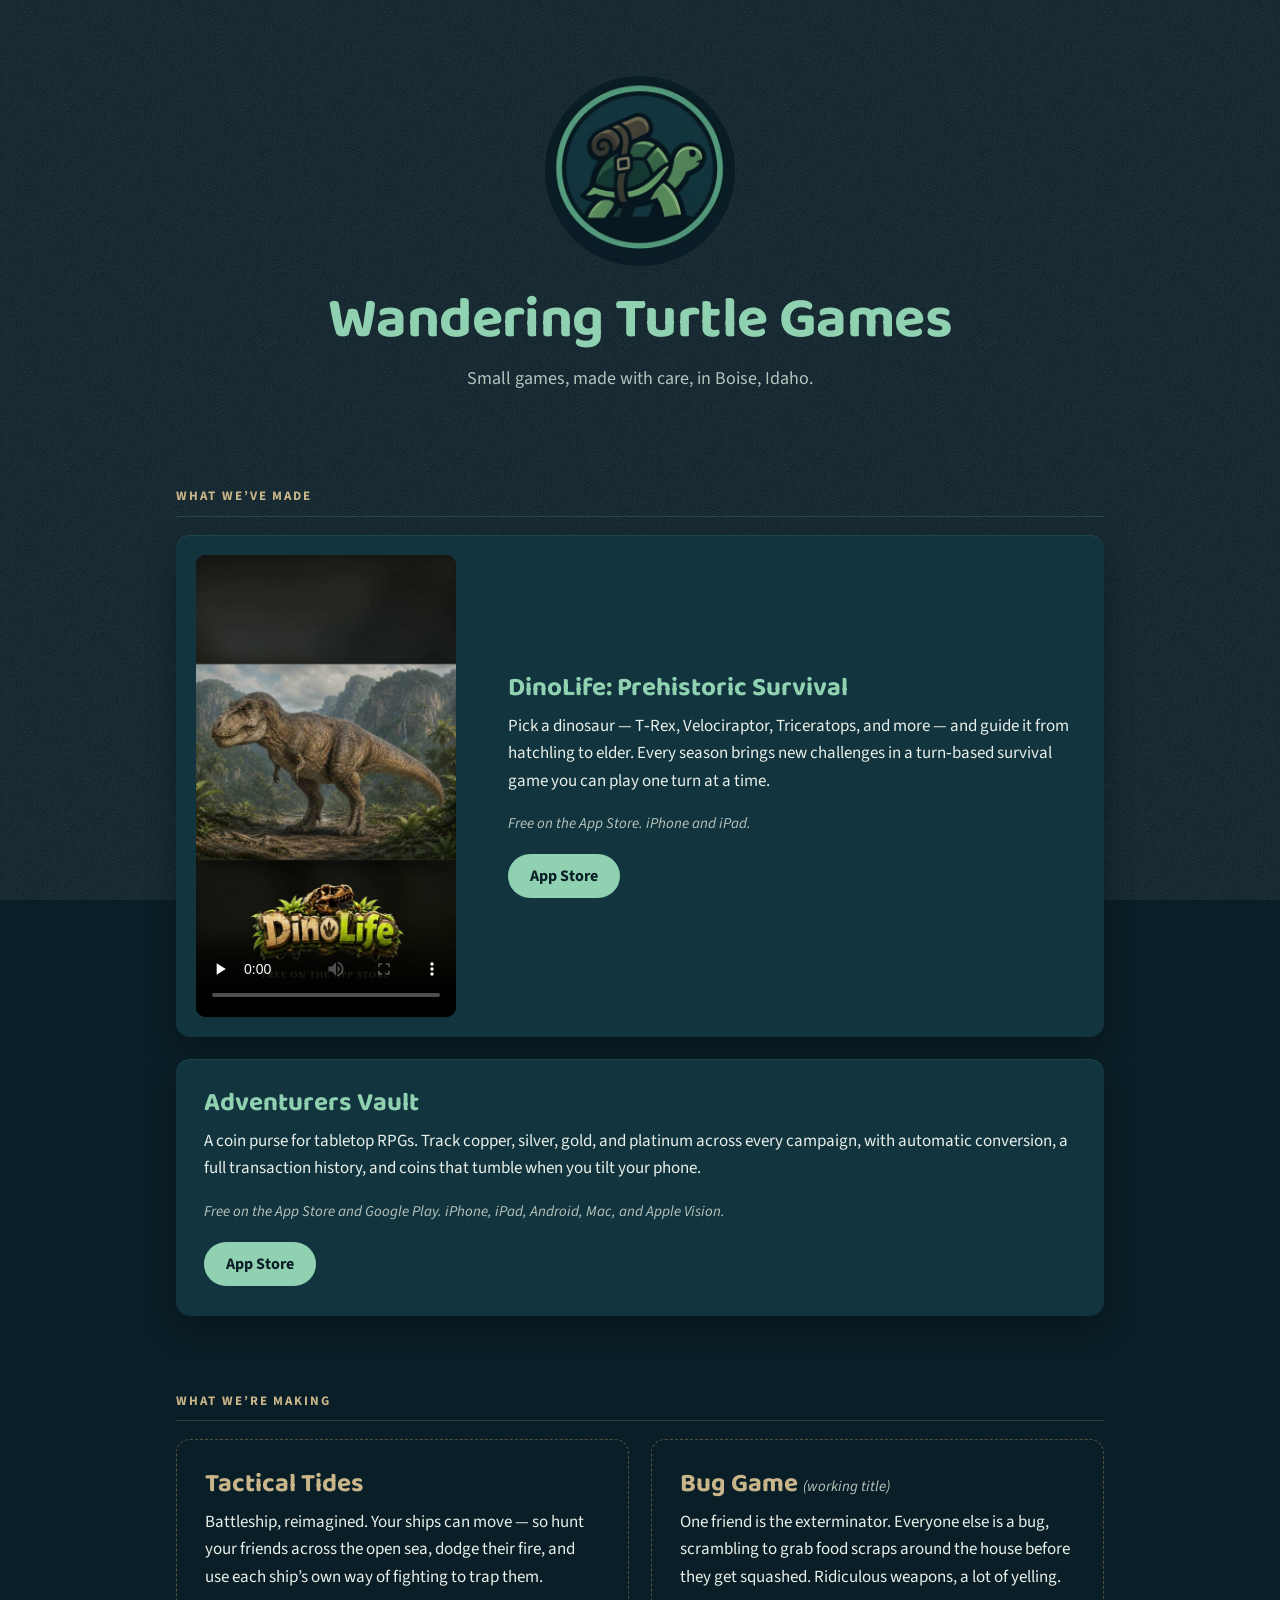
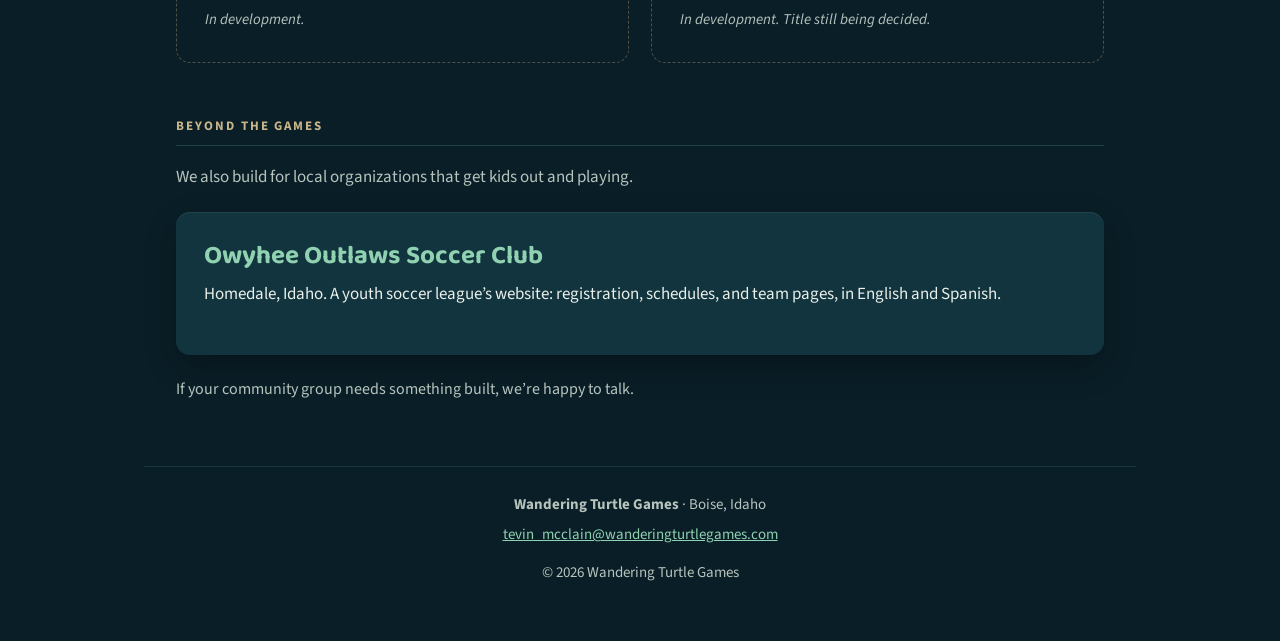
==== site/index.html @ 293c7f8d "Build the page: hero, games with DinoLife trailer, community, footer Plain HTML + CSS, no JavaScript" ====
<!doctype html>
<html lang="en">
<head>
<meta charset="utf-8">
<meta name="viewport" content="width=device-width, initial-scale=1">
<title>Wandering Turtle Games — small games made in Idaho</title>
<meta name="description" content="An indie game studio in Boise, Idaho. DinoLife, Adventurers Vault, and what's coming next.">
<link rel="icon" href="assets/logo-400.webp" type="image/webp">
<link rel="stylesheet" href="css/style.css">

<!-- Open Graph: what shows up when the link is pasted into a message. -->
<meta property="og:title" content="Wandering Turtle Games">
<meta property="og:description" content="Small games, made with care, in Boise, Idaho.">
<meta property="og:image" content="https://wanderingturtlegames.com/assets/logo-800.png">
<meta property="og:url" content="https://wanderingturtlegames.com/">
<meta property="og:type" content="website">
</head>

<body>
<main>

  <!-- ============================ Hero ============================ -->
  <header class="hero">
    <picture>
      <source srcset="assets/logo-400.webp" type="image/webp">
      <img src="assets/logo-400.png" alt="Wandering Turtle Games — a turtle carrying a bedroll"
           class="hero__logo" width="400" height="400">
    </picture>
    <h1>Wandering Turtle&nbsp;Games</h1>
    <p class="hero__line">Small games, made with care, in Boise, Idaho.</p>
  </header>

  <!-- ======================= What we've made ======================= -->
  <section class="section" aria-labelledby="made">
    <h2 id="made" class="section__title">What we&rsquo;ve made</h2>

    <article class="card card--video">
      <!-- preload="none" so the page costs 59 KB (the poster), not 1 MB.
           The trailer only downloads if someone presses play. -->
      <video class="card__video" controls playsinline preload="none"
             poster="media/dinolife-poster.jpg"
             width="540" height="960"
             aria-label="DinoLife trailer">
        <source src="media/dinolife-trailer.mp4" type="video/mp4">
        Your browser can&rsquo;t play this video.
        <a href="https://apps.apple.com/us/app/dinolife-prehistoric-survival/id6783614616">See DinoLife on the App Store</a> instead.
      </video>

      <div class="card__body">
        <h3>DinoLife: Prehistoric Survival</h3>
        <p>Pick a dinosaur &mdash; T&#8209;Rex, Velociraptor, Triceratops, and more &mdash; and guide it from hatchling to elder. Every season brings new challenges in a turn&#8209;based survival game you can play one turn at a time.</p>
        <p class="card__meta">Free on the App Store. iPhone and iPad.</p>
        <p class="card__links">
          <a class="btn" href="https://apps.apple.com/us/app/dinolife-prehistoric-survival/id6783614616">App&nbsp;Store</a>
        </p>
      </div>
    </article>

    <article class="card">
      <div class="card__body">
        <h3>Adventurers Vault</h3>
        <p>A coin purse for tabletop RPGs. Track copper, silver, gold, and platinum across every campaign, with automatic conversion, a full transaction history, and coins that tumble when you tilt your phone.</p>
        <p class="card__meta">Free on the App Store and Google Play. iPhone, iPad, Android, Mac, and Apple Vision.</p>
        <p class="card__links">
          <a class="btn" href="https://apps.apple.com/us/app/adventurers-vault/id6778613726">App&nbsp;Store</a>
          <!-- TODO: add the Google Play link here when Patrick sends it.
               Deliberately absent rather than a button that goes nowhere. -->
        </p>
      </div>
    </article>
  </section>

  <!-- ====================== What we're making ====================== -->
  <section class="section" aria-labelledby="making">
    <h2 id="making" class="section__title">What we&rsquo;re making</h2>

    <div class="workshop">
      <article class="card card--wip">
        <div class="card__body">
          <h3>Tactical Tides</h3>
          <p>Battleship, reimagined. Your ships can move &mdash; so hunt your friends across the open sea, dodge their fire, and use each ship&rsquo;s own way of fighting to trap them.</p>
          <p class="card__meta">In development.</p>
        </div>
      </article>

      <article class="card card--wip">
        <div class="card__body">
          <h3>Bug Game <span class="wip-note">(working title)</span></h3>
          <p>One friend is the exterminator. Everyone else is a bug, scrambling to grab food scraps around the house before they get squashed. Ridiculous weapons, a lot of yelling.</p>
          <p class="card__meta">In development. Title still being decided.</p>
        </div>
      </article>
    </div>
  </section>

  <!-- ======================= Beyond the games ====================== -->
  <section class="section" aria-labelledby="beyond">
    <h2 id="beyond" class="section__title">Beyond the games</h2>
    <p class="lede">We also build for local organizations that get kids out and playing.</p>

    <article class="card card--community">
      <div class="card__body">
        <h3>Owyhee Outlaws Soccer Club</h3>
        <p>Homedale, Idaho. A youth soccer league&rsquo;s website: registration, schedules, and team pages, in English and Spanish.</p>
        <!-- Goes live around 1 Dec 2026. Delete the `hidden` attribute then. -->
        <p class="card__links" hidden>
          <a class="btn" href="https://owyheeoutlaws.com">Visit the site</a>
        </p>
      </div>
    </article>

    <p class="lede lede--quiet">If your community group needs something built, we&rsquo;re happy to talk.</p>
  </section>

</main>

<footer class="footer">
  <p><strong>Wandering Turtle Games</strong> &middot; Boise, Idaho</p>
  <p><a href="mailto:tevin_mcclain@wanderingturtlegames.com">tevin_mcclain@wanderingturtlegames.com</a></p>
  <p class="footer__fine">&copy; 2026 Wandering Turtle Games</p>
</footer>

</body>
</html>
---- site/css/style.css ----
/* ============================================================
   Wandering Turtle Games — wanderingturtlegames.com

   Plain CSS, no build step. Mobile first: everything below is the
   phone layout, and the two media queries at the bottom widen it.

   Colours were sampled from the logo and every text/background pair
   was measured with docs/contrast.py. See docs/decisions.md.
   ============================================================ */

/* ---------- Fonts (self-hosted; nothing is fetched from Google) ---------- */

@font-face {
  font-family: "Baloo 2";
  src: url("../fonts/baloo2-latin.woff2") format("woff2");
  font-weight: 400 800;     /* variable: one file covers every weight */
  font-display: swap;
}
@font-face {
  font-family: "Source Sans 3";
  src: url("../fonts/sourcesans3-latin.woff2") format("woff2");
  font-weight: 200 900;
  font-style: normal;
  font-display: swap;
}
@font-face {
  font-family: "Source Sans 3";
  src: url("../fonts/sourcesans3-latin-italic.woff2") format("woff2");
  font-weight: 200 900;
  font-style: italic;
  font-display: swap;
}

/* ---------- Tokens ---------- */

:root {
  --navy:       #0a1e27;   /* page ground — the logo's outer circle */
  --navy-teal:  #12343e;   /* card surfaces — the logo's inner circle */
  --mint:       #559d7d;   /* the logo's ring. Decoration only: 4.1:1 on a card */
  --mint-light: #8fd1b0;   /* headings and links — 9.7:1 on navy */
  --cream:      #e9efe9;   /* body text — 14.6:1 on navy */
  --cream-dim:  #b7c4bd;   /* secondary text — 9.5:1 on navy */
  --tan:        #c9b58a;   /* warm accent — 8.5:1 on navy */

  --gutter: 20px;
  --radius: 14px;
  --measure: 34rem;        /* keeps paragraphs readable on wide screens */
}

/* ---------- Base ---------- */

*, *::before, *::after { box-sizing: border-box; }

html { -webkit-text-size-adjust: 100%; }

body {
  margin: 0;
  background-color: var(--navy);
  color: var(--cream);
  font-family: "Source Sans 3", Georgia, serif;
  font-size: 1.0625rem;
  line-height: 1.6;
  overflow-x: hidden;
}

/* Paper grain. An SVG turbulence filter costs ~200 bytes and tiles
   forever — an image texture would cost 50-100 KB for the same effect. */
body::before {
  content: "";
  position: fixed;
  inset: 0;
  z-index: -1;
  pointer-events: none;
  opacity: 0.32;
  background-image: url("data:image/svg+xml,%3Csvg xmlns='http://www.w3.org/2000/svg' width='180' height='180'%3E%3Cfilter id='n'%3E%3CfeTurbulence type='fractalNoise' baseFrequency='0.85' numOctaves='3' stitchTiles='stitch'/%3E%3CfeColorMatrix type='saturate' values='0'/%3E%3C/filter%3E%3Crect width='180' height='180' filter='url(%23n)' opacity='0.5'/%3E%3C/svg%3E");
}

img, video { max-width: 100%; height: auto; display: block; }

h1, h2, h3 {
  font-family: "Baloo 2", Verdana, sans-serif;
  font-weight: 700;
  line-height: 1.12;
  margin: 0;
}

p { margin: 0 0 1em; }
p:last-child { margin-bottom: 0; }

a { color: var(--mint-light); }
a:hover, a:focus-visible { color: var(--tan); }

:focus-visible {
  outline: 3px solid var(--tan);
  outline-offset: 3px;
  border-radius: 4px;
}

main {
  max-width: 62rem;
  margin: 0 auto;
  padding: 0 var(--gutter);
}

/* ---------- Hero ---------- */

.hero {
  text-align: center;
  padding: 52px 0 44px;
}

.hero__logo {
  width: 148px;
  height: auto;
  margin: 0 auto 22px;
  border-radius: 50%;
}

.hero h1 {
  font-size: clamp(2.1rem, 9vw, 3.4rem);
  color: var(--mint-light);
  letter-spacing: -0.01em;
  margin-bottom: 12px;
  text-wrap: balance;
}

.hero__line {
  color: var(--cream-dim);
  font-size: 1.125rem;
  max-width: 24rem;
  margin: 0 auto;
  text-wrap: balance;
}

/* ---------- Sections ---------- */

.section { padding: 26px 0 14px; }

.section__title {
  font-family: "Source Sans 3", Georgia, serif;
  font-size: 0.8125rem;
  font-weight: 700;
  letter-spacing: 0.15em;
  text-transform: uppercase;
  color: var(--tan);
  margin-bottom: 18px;
  padding-bottom: 12px;
  border-bottom: 1px solid rgba(85, 157, 125, 0.28);
}

.lede {
  max-width: var(--measure);
  color: var(--cream-dim);
  margin-bottom: 20px;
}
.lede--quiet {
  font-size: 1rem;
  margin-top: 22px;
}

/* ---------- Cards ---------- */

.card {
  background: var(--navy-teal);
  border-radius: var(--radius);
  overflow: hidden;
  margin-bottom: 22px;
  box-shadow: 0 1px 0 rgba(143, 209, 176, 0.10) inset,
              0 12px 30px rgba(0, 0, 0, 0.28);
}

.card__body { padding: 22px 20px 24px; }

.card h3 {
  font-size: 1.5rem;
  color: var(--mint-light);
  margin-bottom: 10px;
  text-wrap: balance;
}

.card__meta {
  color: var(--cream-dim);
  font-size: 0.9375rem;
  font-style: italic;
}

.card__video {
  width: 100%;
  max-width: 340px;          /* it's a 9:16 phone video — don't let it tower */
  margin: 18px auto 0;
  border-radius: 10px;
  background: #000;
}

/* Games in progress: flatter, outlined, no link. Visibly a different
   kind of card so nobody goes looking for a download button. */
.card--wip {
  background: transparent;
  border: 1px dashed rgba(181, 153, 114, 0.42);
  box-shadow: none;
}
.card--wip h3 { color: var(--tan); }

.wip-note {
  font-family: "Source Sans 3", Georgia, serif;
  font-size: 0.9375rem;
  font-weight: 400;
  font-style: italic;
  color: var(--cream-dim);
  white-space: nowrap;
}

.card--community { background: var(--navy-teal); }

/* ---------- Buttons ---------- */

.card__links {
  display: flex;
  flex-wrap: wrap;
  gap: 10px;
  margin-top: 18px;
}

.btn {
  display: inline-block;
  background: var(--mint-light);
  color: var(--navy);          /* 9.7:1 */
  font-weight: 700;
  font-size: 1rem;
  text-decoration: none;
  padding: 12px 22px;
  border-radius: 999px;
  min-height: 44px;            /* comfortable tap target */
  line-height: 1.25;
}
.btn:hover, .btn:focus-visible {
  background: var(--tan);
  color: var(--navy);          /* 8.5:1 */
}

/* An element with `hidden` must stay hidden even though .card__links is
   a flex container — flex display would otherwise override it. */
[hidden] { display: none !important; }

/* ---------- Footer ---------- */

.footer {
  max-width: 62rem;
  margin: 46px auto 0;
  padding: 26px var(--gutter) 50px;
  border-top: 1px solid rgba(85, 157, 125, 0.22);
  color: var(--cream-dim);
  font-size: 0.9375rem;
  text-align: center;
}
.footer p { margin-bottom: 6px; }
.footer__fine { color: var(--cream-dim); margin-top: 14px; }

/* ============================================================
   Wider screens
   ============================================================ */

@media (min-width: 40em) {
  :root { --gutter: 32px; }

  .hero { padding: 76px 0 58px; }
  .hero__logo { width: 190px; }

  .section { padding: 38px 0 18px; }

  /* The DinoLife card puts the trailer beside the text instead of above it. */
  .card--video {
    display: grid;
    grid-template-columns: 300px 1fr;
    gap: 4px;
    align-items: center;
  }
  .card__video { margin: 20px; max-width: 260px; }

  .workshop {
    display: grid;
    grid-template-columns: 1fr 1fr;
    gap: 22px;
  }
  .workshop .card { margin-bottom: 0; }

  .card h3 { font-size: 1.625rem; }
}

@media (min-width: 62em) {
  .hero h1 { font-size: 3.6rem; }
  .card__body { padding: 30px 28px; }
}

/* ============================================================
   Preferences
   ============================================================ */

@media (prefers-reduced-motion: reduce) {
  *, *::before, *::after {
    animation-duration: 0.01ms !important;
    transition-duration: 0.01ms !important;
    scroll-behavior: auto !important;
  }
}
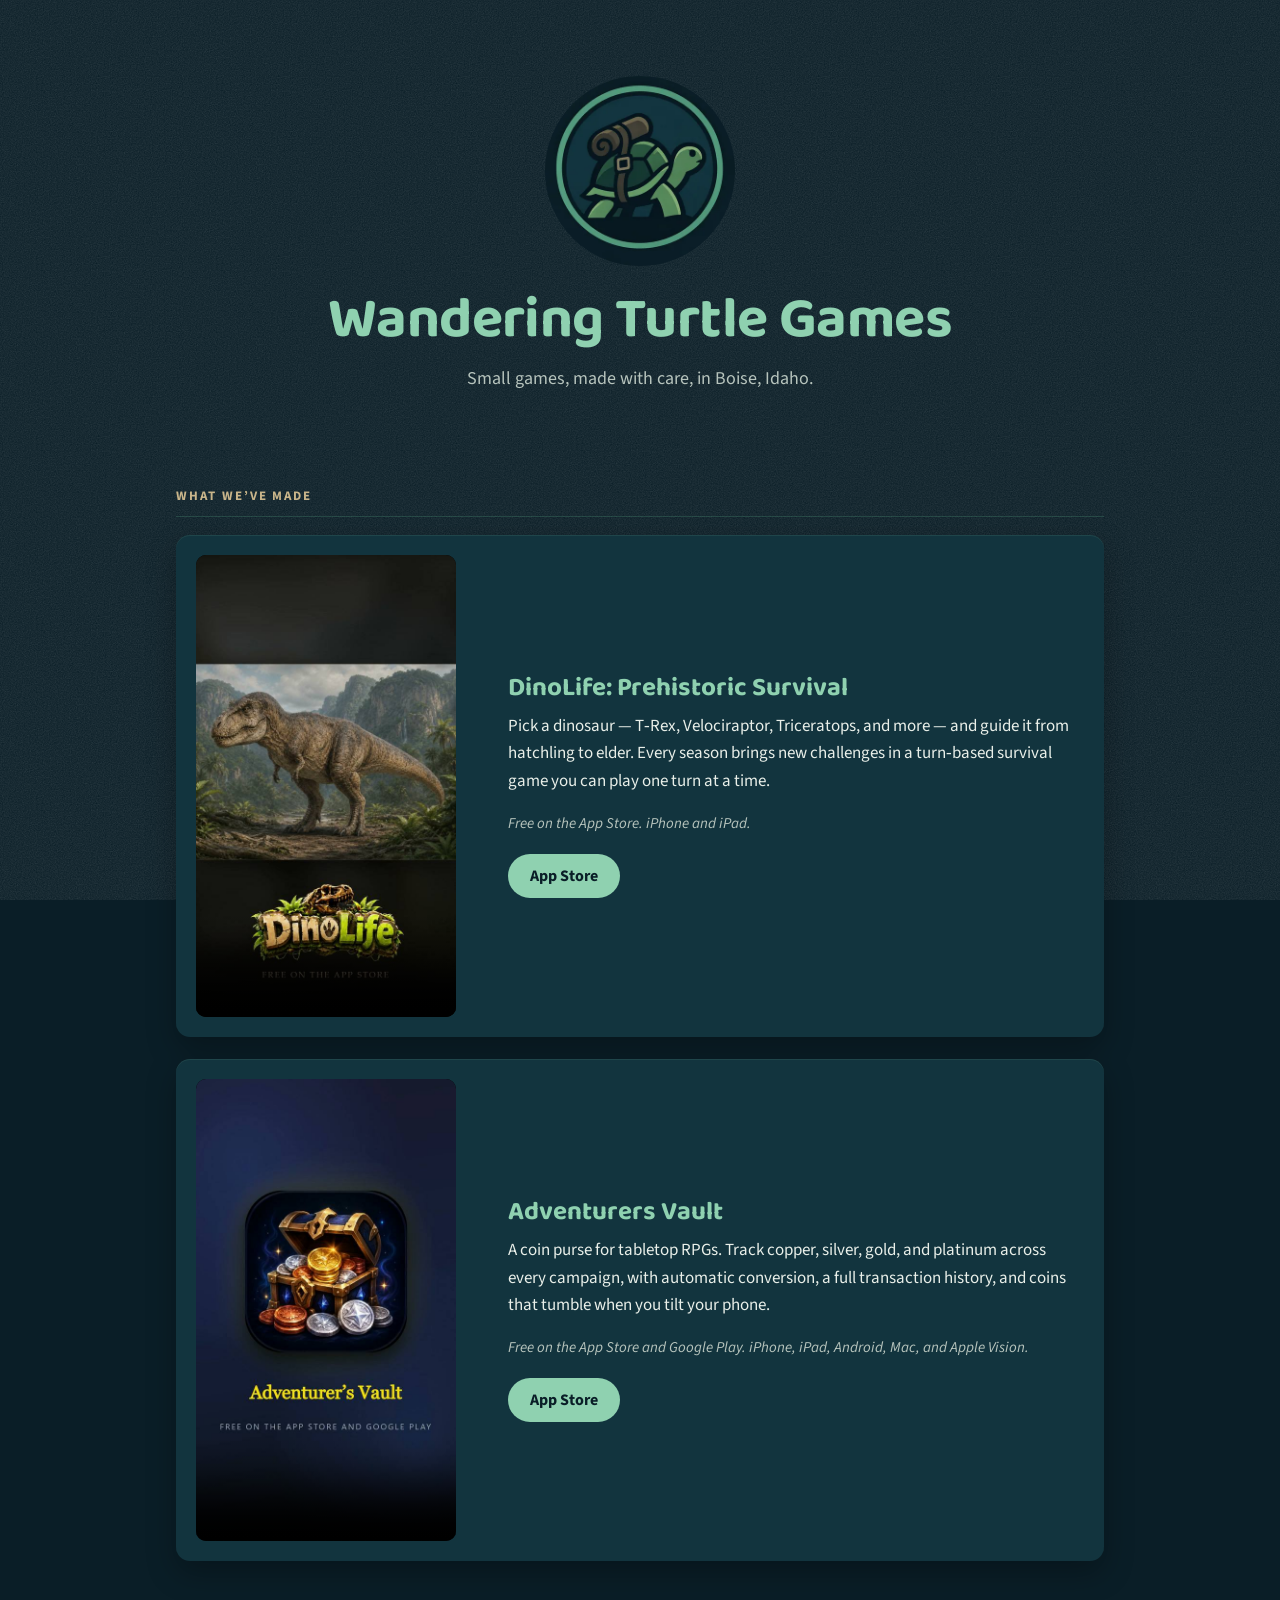
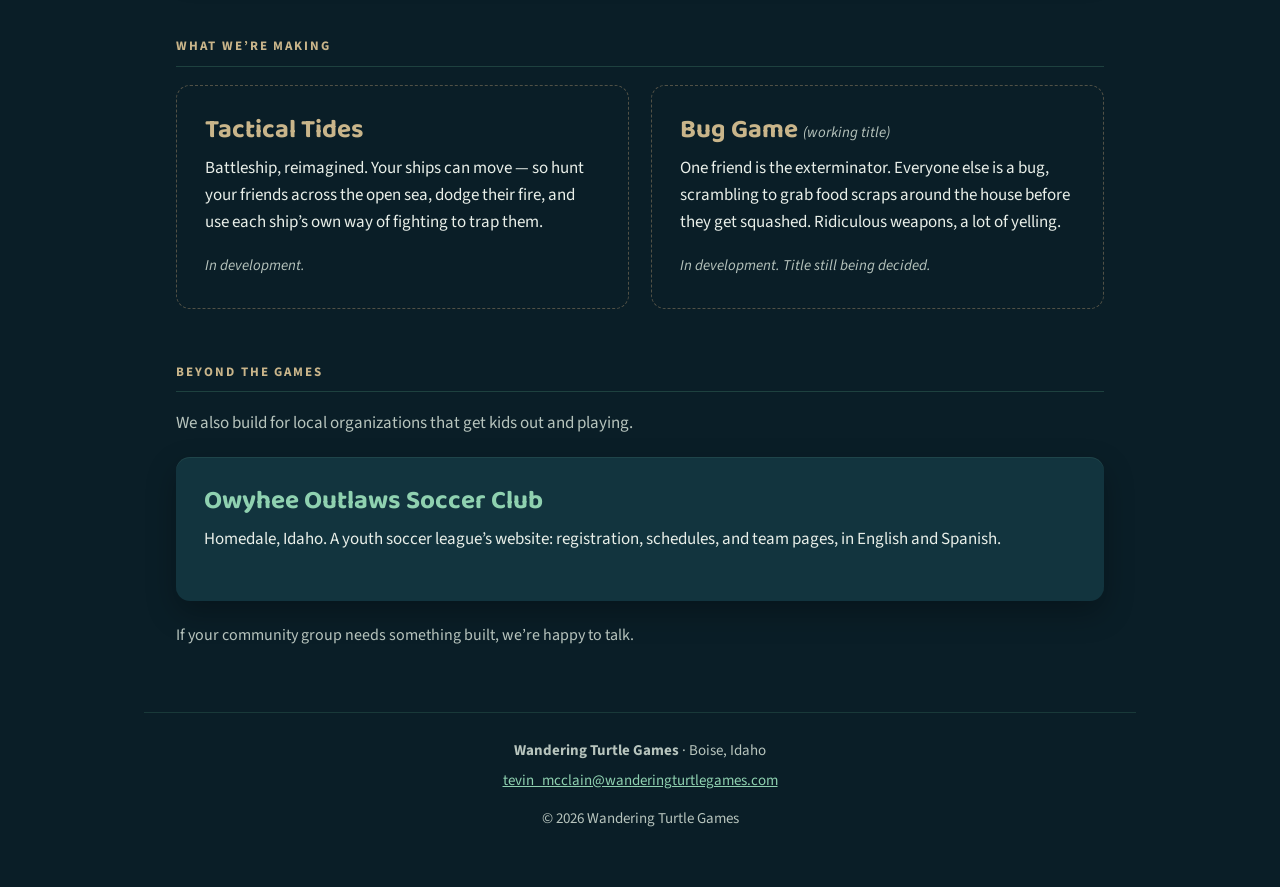
==== commit b210aeeb: "Add the Adventurers Vault trailer to its card Same treatment as DinoLife: 720x1280 at CRF 30 behind " ====
--- a/site/index.html
+++ b/site/index.html
@@ -56,7 +56,16 @@
       </div>
     </article>
 
-    <article class="card">
+    <article class="card card--video">
+      <video class="card__video" controls playsinline preload="none"
+             poster="media/adventurers-vault-poster.jpg"
+             width="540" height="960"
+             aria-label="Adventurers Vault trailer">
+        <source src="media/adventurers-vault-trailer.mp4" type="video/mp4">
+        Your browser can&rsquo;t play this video.
+        <a href="https://apps.apple.com/us/app/adventurers-vault/id6778613726">See Adventurers Vault on the App Store</a> instead.
+      </video>
+
       <div class="card__body">
         <h3>Adventurers Vault</h3>
         <p>A coin purse for tabletop RPGs. Track copper, silver, gold, and platinum across every campaign, with automatic conversion, a full transaction history, and coins that tumble when you tilt your phone.</p>
